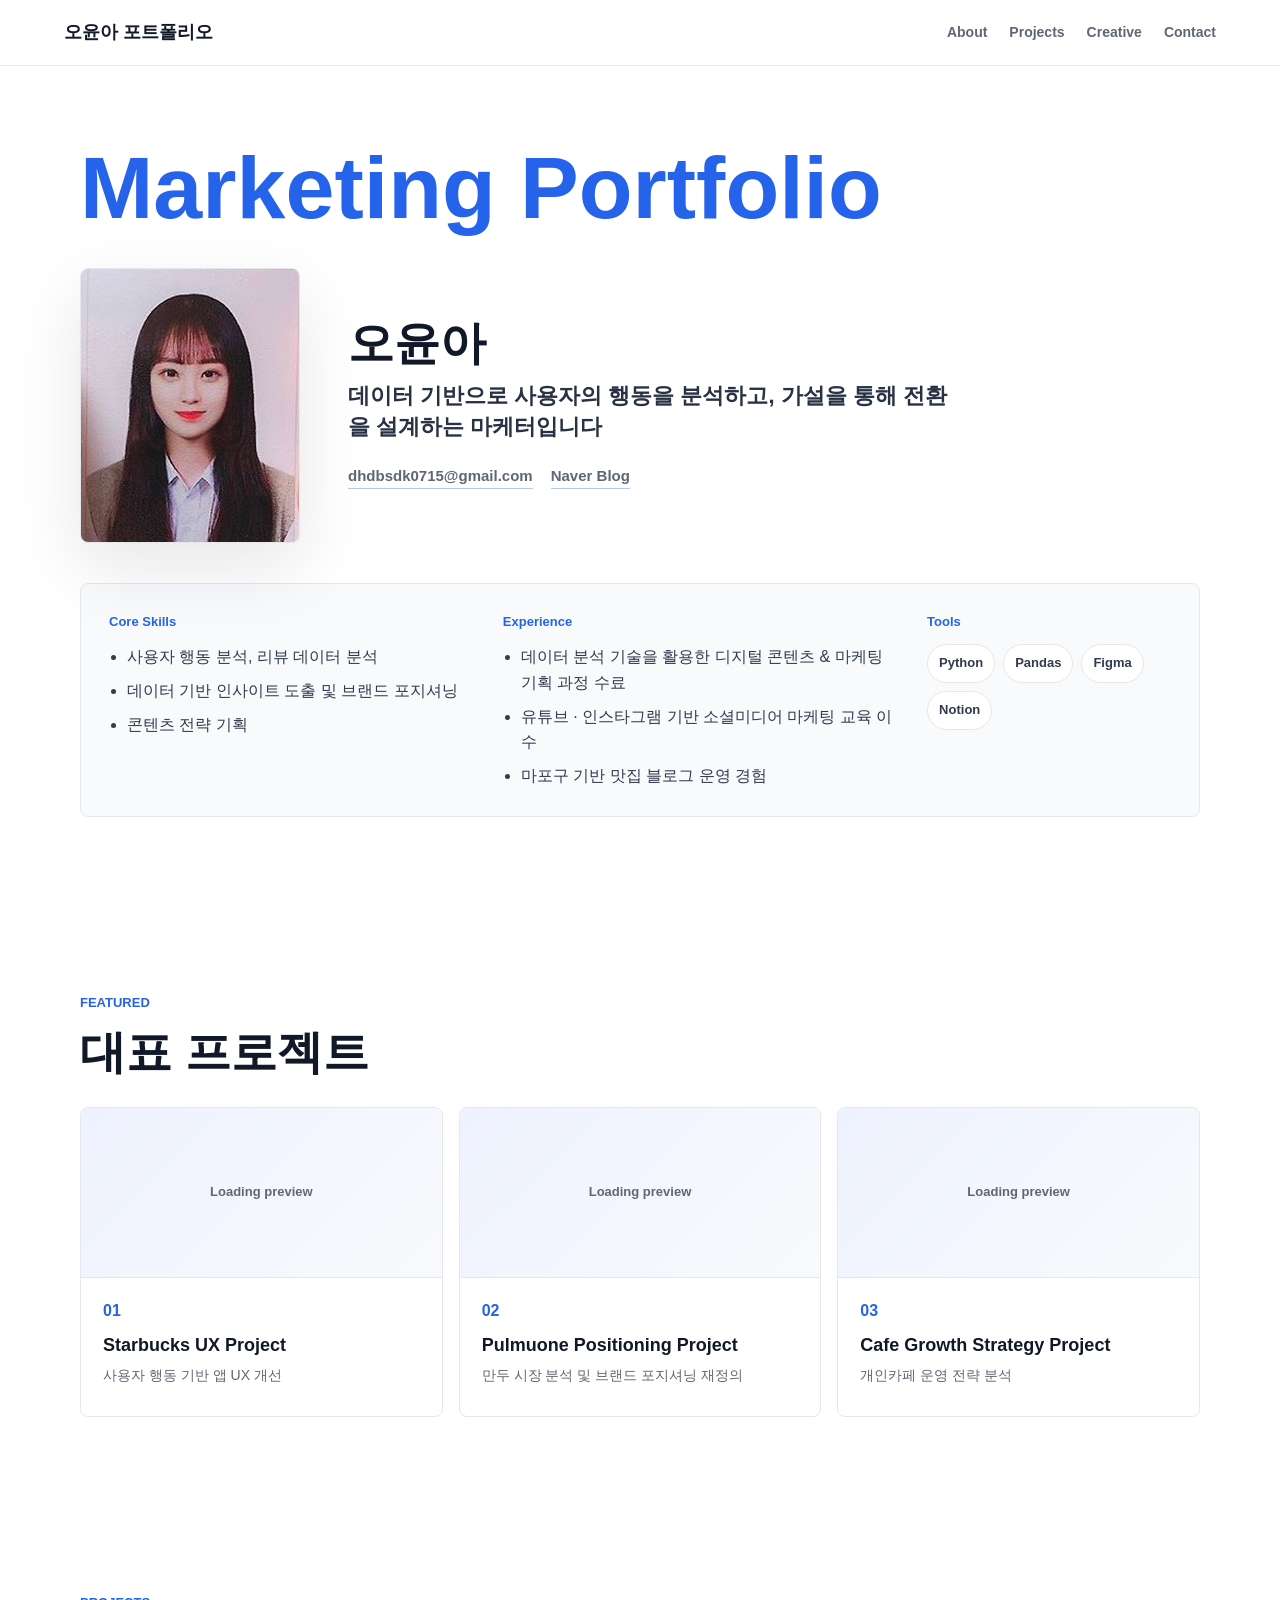
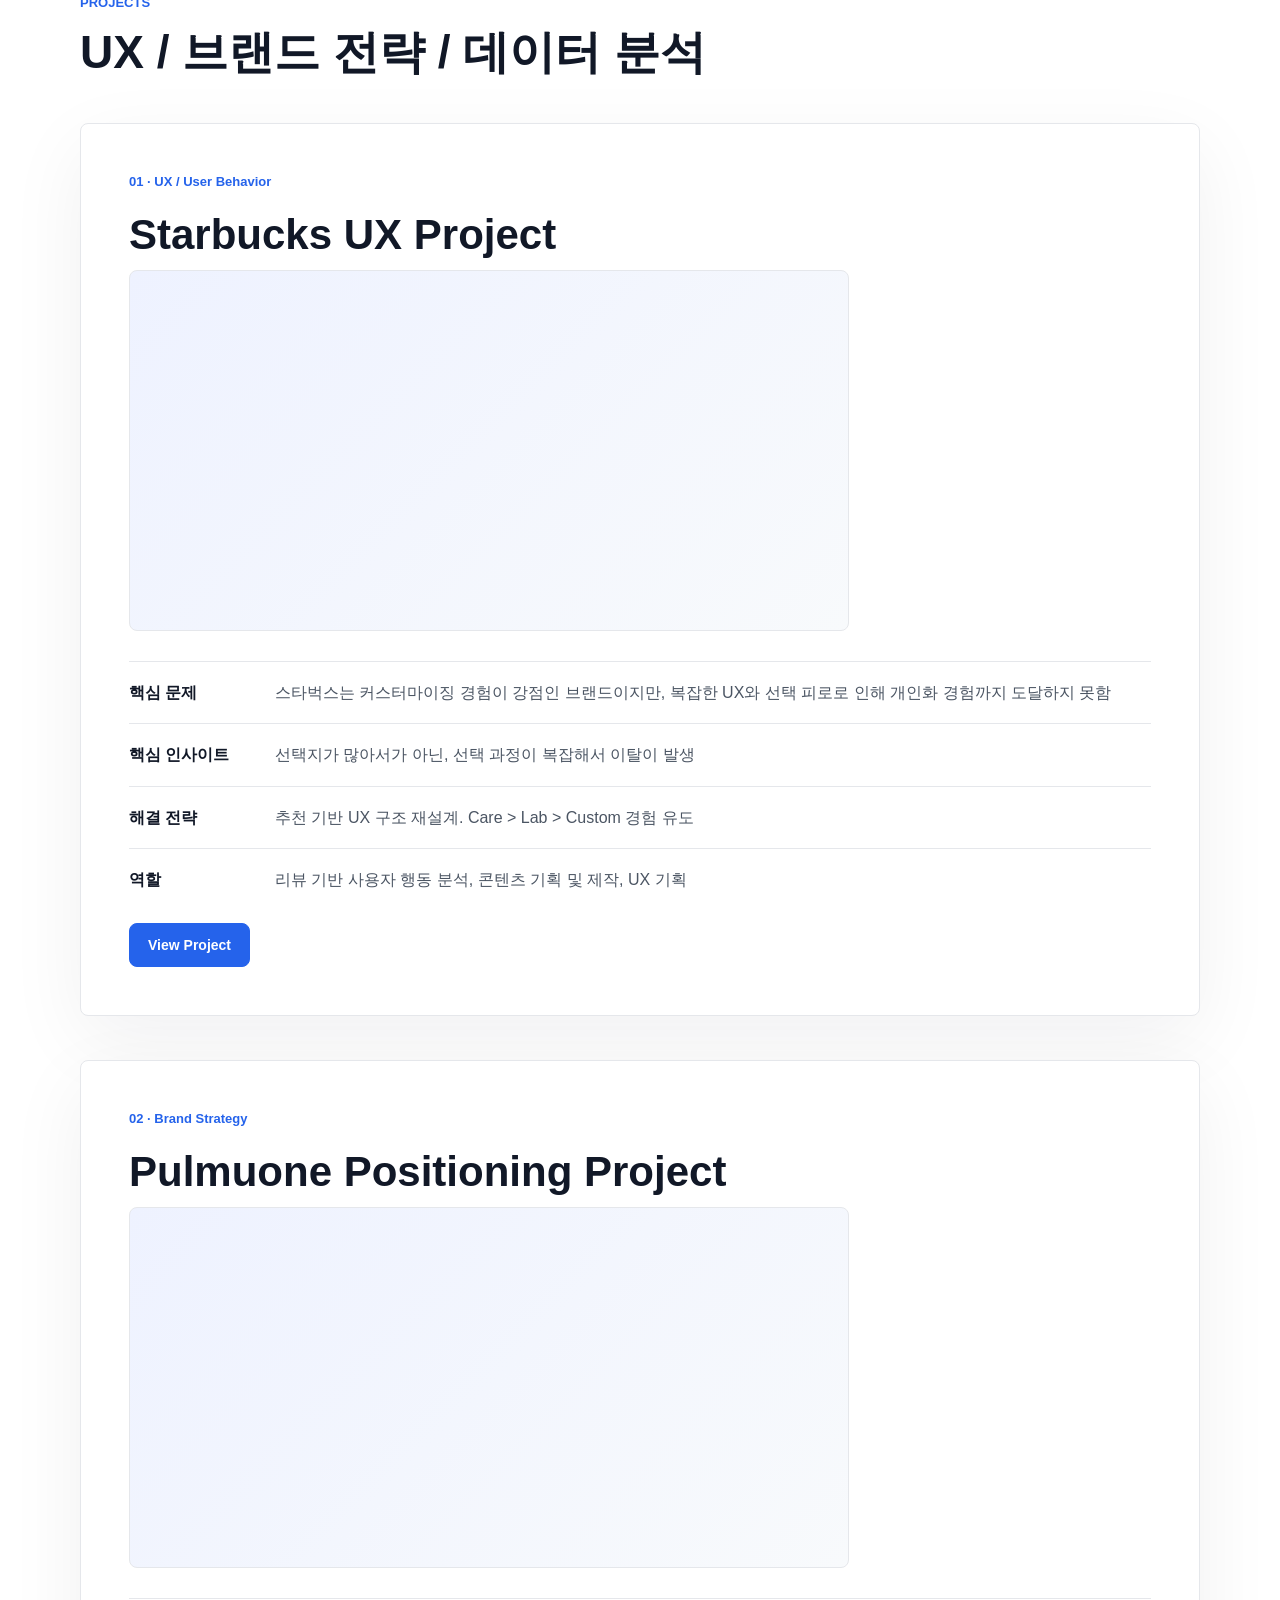
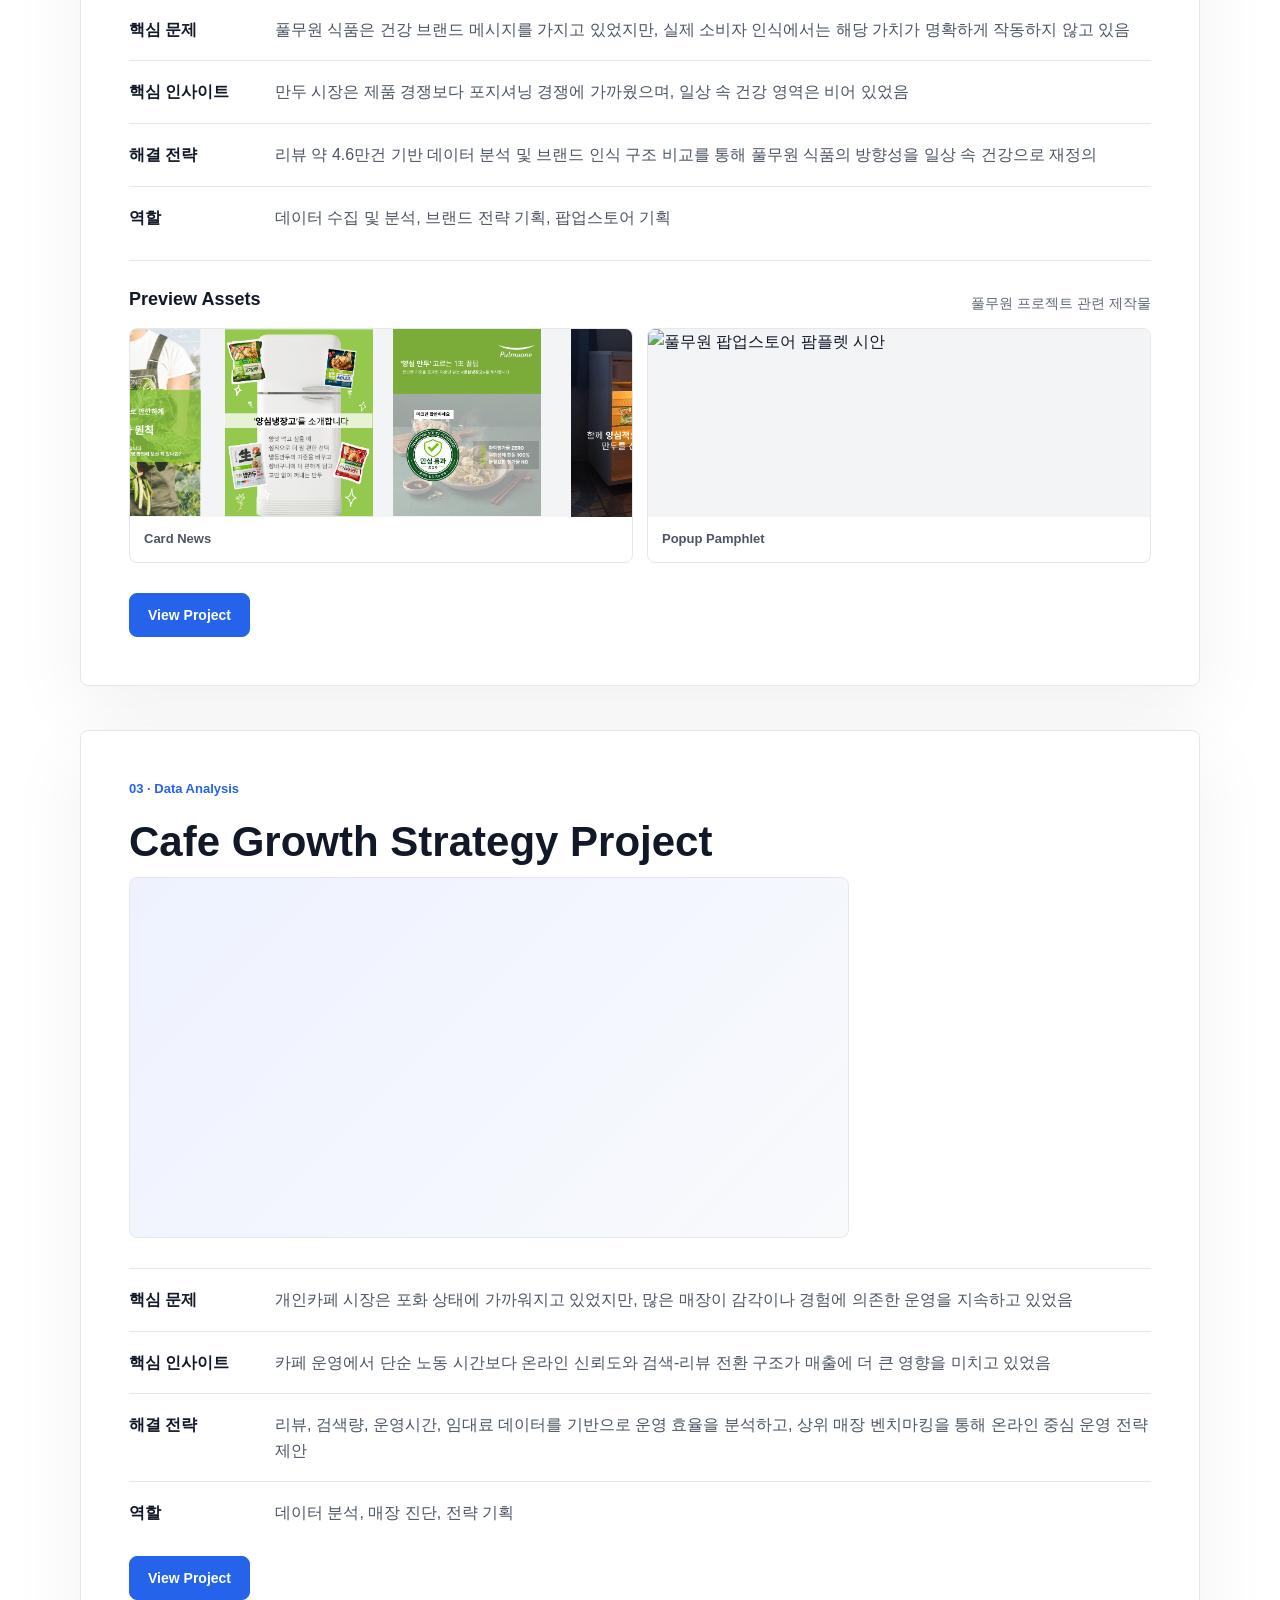
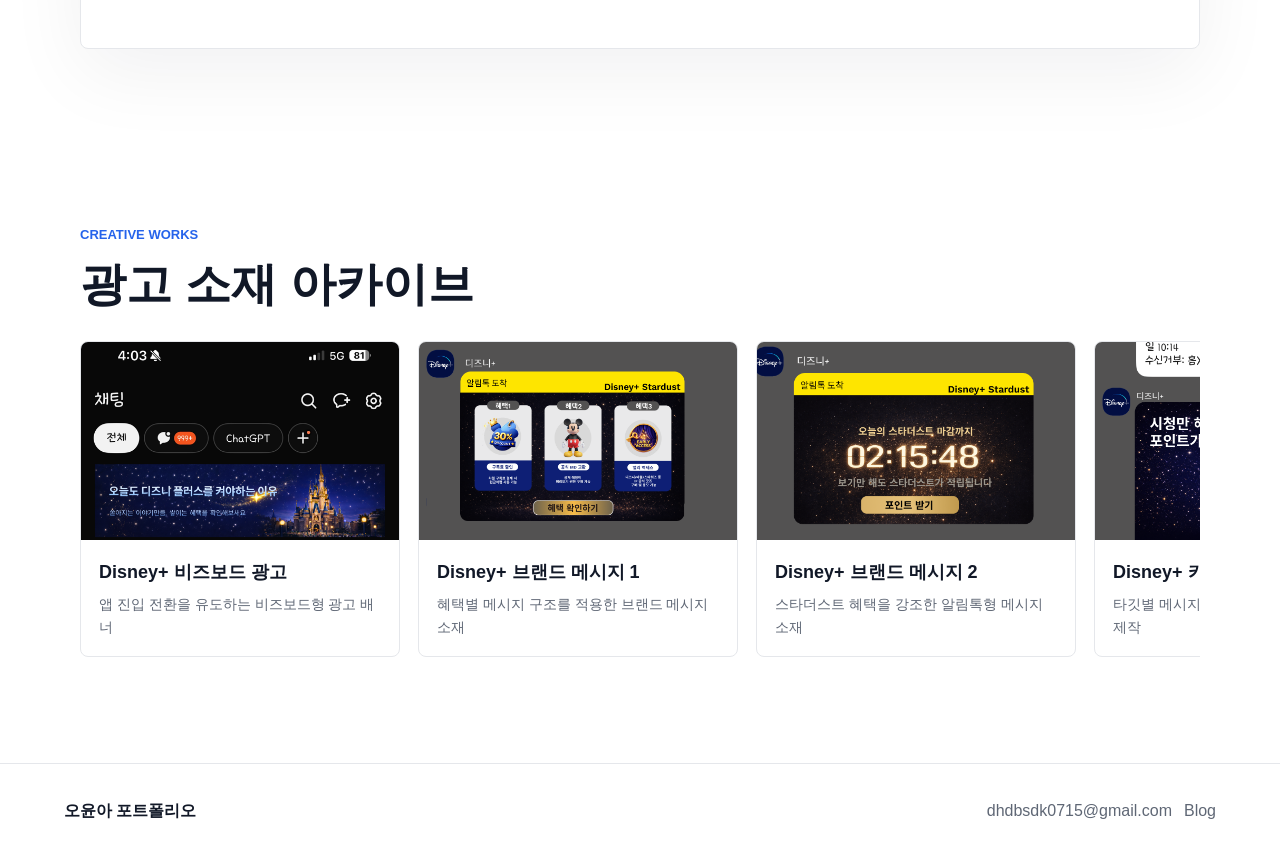
==== index.html @ ec6b7496 "Add files via upload" ====
﻿<!doctype html>
<html lang="ko">
<head>
  <meta charset="utf-8">
  <meta name="viewport" content="width=device-width, initial-scale=1">
  <title>오윤아 포트폴리오</title>
  <meta name="description" content="데이터와 사용자 행동을 기반으로 브랜드 문제를 발견하고 실행 가능한 전략으로 연결하는 오윤아의 포트폴리오입니다.">
  <link rel="preconnect" href="https://fonts.googleapis.com">
  <link rel="preconnect" href="https://fonts.gstatic.com" crossorigin>
  <link href="https://fonts.googleapis.com/css2?family=Pretendard:wght@400;500;600;700;800&display=swap" rel="stylesheet">
  <link rel="stylesheet" href="styles.css">
</head>
<body>
  <header class="site-header">
    <a class="brand" href="#top" aria-label="오윤아 포트폴리오 홈">오윤아 포트폴리오</a>
    <nav class="nav" aria-label="주요 메뉴">
      <a href="#about">About</a>
      <a href="#projects">Projects</a>
      <a href="#creative">Creative</a>
      <a href="mailto:dhdbsdk0715@gmail.com">Contact</a>
    </nav>
  </header>

  <main id="top">
    <section id="about" class="hero section">
      <p class="portfolio-title">Marketing Portfolio</p>
      <div class="intro-layout">
        <figure class="profile-photo">
          <img src="assets/profile-yuna-hq.png" alt="오윤아 프로필 사진">
        </figure>
        <div class="hero-copy">
          <h1>오윤아</h1>
          <p class="hero-text">데이터 기반으로 사용자의 행동을 분석하고, 가설을 통해 전환을 설계하는 마케터입니다</p>
          <div class="contact-links" aria-label="연락처 링크">
            <a href="mailto:dhdbsdk0715@gmail.com">dhdbsdk0715@gmail.com</a>
            <a href="https://blog.naver.com/honeytaste_" target="_blank" rel="noopener noreferrer">Naver Blog</a>
          </div>
        </div>
      </div>
      <div class="profile-panel" aria-label="핵심 정보">
        <div>
          <span class="panel-label">Core Skills</span>
          <ul class="skill-list">
            <li>사용자 행동 분석, 리뷰 데이터 분석</li>
            <li>데이터 기반 인사이트 도출 및 브랜드 포지셔닝</li>
            <li>콘텐츠 전략 기획</li>
          </ul>
        </div>
        <div>
          <span class="panel-label">Experience</span>
          <ul class="plain-list">
            <li>데이터 분석 기술을 활용한 디지털 콘텐츠 & 마케팅 기획 과정 수료</li>
            <li>유튜브 · 인스타그램 기반 소셜미디어 마케팅 교육 이수</li>
            <li>마포구 기반 맛집 블로그 운영 경험</li>
          </ul>
        </div>
        <div>
          <span class="panel-label">Tools</span>
          <div class="tool-tags" aria-label="사용 도구">
            <span>Python</span>
            <span>Pandas</span>
            <span>Figma</span>
            <span>Notion</span>
          </div>
        </div>
      </div>
    </section>

    <section class="section featured" aria-labelledby="featured-title">
      <div class="section-heading">
        <p class="eyebrow">Featured</p>
        <h2 id="featured-title">대표 프로젝트</h2>
      </div>
      <div class="featured-grid">
        <a class="featured-card" href="#starbucks">
          <div class="cover-frame">
            <canvas class="pdf-cover" data-pdf="assets/project-covers/starbucks-cover.pdf" aria-label="Starbucks UX Project 표지"></canvas>
          </div>
          <span>01</span>
          <strong>Starbucks UX Project</strong>
          <p>사용자 행동 기반 앱 UX 개선</p>
        </a>
        <a class="featured-card" href="#pulmuone">
          <div class="cover-frame">
            <canvas class="pdf-cover" data-pdf="assets/project-covers/pulmuone-cover.pdf" aria-label="Pulmuone Positioning Project 표지"></canvas>
          </div>
          <span>02</span>
          <strong>Pulmuone Positioning Project</strong>
          <p>만두 시장 분석 및 브랜드 포지셔닝 재정의</p>
        </a>
        <a class="featured-card" href="#cafe">
          <div class="cover-frame">
            <canvas class="pdf-cover" data-pdf="assets/project-covers/cafe-cover.pdf" aria-label="Cafe Growth Strategy Project 표지"></canvas>
          </div>
          <span>03</span>
          <strong>Cafe Growth Strategy Project</strong>
          <p>개인카페 운영 전략 분석</p>
        </a>
      </div>
    </section>

    <section id="projects" class="section projects" aria-labelledby="projects-title">
      <div class="section-heading sticky-heading">
        <p class="eyebrow">Projects</p>
        <h2 id="projects-title">UX / 브랜드 전략 / 데이터 분석</h2>
      </div>

      <article id="starbucks" class="project-card">
        <div class="project-meta">01 · UX / User Behavior</div>
        <h3>Starbucks UX Project</h3>
        
        <div class="project-cover-detail">
          <canvas class="pdf-cover" data-pdf="assets/project-covers/starbucks-cover.pdf" aria-label="Starbucks UX Project 표지"></canvas>
        </div>
        <dl class="project-points">
          <div>
            <dt>핵심 문제</dt>
            <dd>스타벅스는 커스터마이징 경험이 강점인 브랜드이지만, 복잡한 UX와 선택 피로로 인해 개인화 경험까지 도달하지 못함</dd>
          </div>
          <div>
            <dt>핵심 인사이트</dt>
            <dd>선택지가 많아서가 아닌, 선택 과정이 복잡해서 이탈이 발생</dd>
          </div>
          <div>
            <dt>해결 전략</dt>
            <dd>추천 기반 UX 구조 재설계. Care &gt; Lab &gt; Custom 경험 유도</dd>
          </div>
          <div>
            <dt>역할</dt>
            <dd>리뷰 기반 사용자 행동 분석, 콘텐츠 기획 및 제작, UX 기획</dd>
          </div>
        </dl>
        <a class="button primary" href="https://drive.google.com/file/d/19u0tY9VtTFAeeKsXbP2MMnyDchPRDIyp/view?usp=drive_link" target="_blank" rel="noopener noreferrer">View Project</a>
      </article>

      <article id="pulmuone" class="project-card">
        <div class="project-meta">02 · Brand Strategy</div>
        <h3>Pulmuone Positioning Project</h3>
        
        <div class="project-cover-detail">
          <canvas class="pdf-cover" data-pdf="assets/project-covers/pulmuone-cover.pdf" aria-label="Pulmuone Positioning Project 표지"></canvas>
        </div>
        <dl class="project-points">
          <div>
            <dt>핵심 문제</dt>
            <dd>풀무원 식품은 건강 브랜드 메시지를 가지고 있었지만, 실제 소비자 인식에서는 해당 가치가 명확하게 작동하지 않고 있음</dd>
          </div>
          <div>
            <dt>핵심 인사이트</dt>
            <dd>만두 시장은 제품 경쟁보다 포지셔닝 경쟁에 가까웠으며, 일상 속 건강 영역은 비어 있었음</dd>
          </div>
          <div>
            <dt>해결 전략</dt>
            <dd>리뷰 약 4.6만건 기반 데이터 분석 및 브랜드 인식 구조 비교를 통해 풀무원 식품의 방향성을 일상 속 건강으로 재정의</dd>
          </div>
          <div>
            <dt>역할</dt>
            <dd>데이터 수집 및 분석, 브랜드 전략 기획, 팝업스토어 기획</dd>
          </div>
        </dl>
        <div class="preview-assets" aria-labelledby="preview-assets-title">
          <div class="mini-heading">
            <span id="preview-assets-title">Preview Assets</span>
            <p>풀무원 프로젝트 관련 제작물</p>
          </div>
          <div class="asset-strip two-up">
            <figure>
              <img src="assets/pulmuone-project/풀무원_카드뉴스.png" alt="풀무원 양심 냉장고 카드뉴스 시안">
              <figcaption>Card News</figcaption>
            </figure>
            <figure>
              <img src="assets/pulmuone-project/풀무원_팝업 팜플렛.png" alt="풀무원 팝업스토어 팜플렛 시안">
              <figcaption>Popup Pamphlet</figcaption>
            </figure>
          </div>
        </div>
        <a class="button primary" href="https://drive.google.com/file/d/1uL9KkTVabZ9hsWb6e6uWgauXHGq63w9C/view?usp=drive_link" target="_blank" rel="noopener noreferrer">View Project</a>
      </article>

      <article id="cafe" class="project-card">
        <div class="project-meta">03 · Data Analysis</div>
        <h3>Cafe Growth Strategy Project</h3>
        
        <div class="project-cover-detail">
          <canvas class="pdf-cover" data-pdf="assets/project-covers/cafe-cover.pdf" aria-label="Cafe Growth Strategy Project 표지"></canvas>
        </div>
        <dl class="project-points">
          <div>
            <dt>핵심 문제</dt>
            <dd>개인카페 시장은 포화 상태에 가까워지고 있었지만, 많은 매장이 감각이나 경험에 의존한 운영을 지속하고 있었음</dd>
          </div>
          <div>
            <dt>핵심 인사이트</dt>
            <dd>카페 운영에서 단순 노동 시간보다 온라인 신뢰도와 검색-리뷰 전환 구조가 매출에 더 큰 영향을 미치고 있었음</dd>
          </div>
          <div>
            <dt>해결 전략</dt>
            <dd>리뷰, 검색량, 운영시간, 임대료 데이터를 기반으로 운영 효율을 분석하고, 상위 매장 벤치마킹을 통해 온라인 중심 운영 전략 제안</dd>
          </div>
          <div>
            <dt>역할</dt>
            <dd>데이터 분석, 매장 진단, 전략 기획</dd>
          </div>
        </dl>
        <a class="button primary" href="https://drive.google.com/file/d/1K3-CL1eKPocroK43PJHjOOR3r5q_eavK/view?usp=drive_link" target="_blank" rel="noopener noreferrer">View Project</a>
      </article>
    </section>

    <section id="creative" class="section creative" aria-labelledby="creative-title">
      <div class="section-heading">
        <p class="eyebrow">Creative Works</p>
        <h2 id="creative-title">광고 소재 아카이브</h2>
      </div>
      <div class="creative-slider" aria-label="광고 소재 가로 슬라이드">
        <article class="creative-card">
          <img src="assets/creative-works/비즈보드 광고.png" alt="Disney+ 비즈보드 광고 배너">
          <div>
            <h3>Disney+ 비즈보드 광고</h3>
            <p>앱 진입 전환을 유도하는 비즈보드형 광고 배너</p>
          </div>
        </article>
        <article class="creative-card">
          <img src="assets/creative-works/브랜드 메시지2.png" alt="Disney+ 브랜드 메시지 1 소재">
          <div>
            <h3>Disney+ 브랜드 메시지 1</h3>
            <p>혜택별 메시지 구조를 적용한 브랜드 메시지 소재</p>
          </div>
        </article>
        <article class="creative-card">
          <img src="assets/creative-works/브랜드 메시지.png" alt="Disney+ 브랜드 메시지 2 소재">
          <div>
            <h3>Disney+ 브랜드 메시지 2</h3>
            <p>스타더스트 혜택을 강조한 알림톡형 메시지 소재</p>
          </div>
        </article>
        <article class="creative-card">
          <img src="assets/creative-works/채널 메시지.png" alt="Disney+ 카카오톡 채널 메시지 광고 소재">
          <div>
            <h3>Disney+ 카카오톡 채널 메시지</h3>
            <p>타깃별 메시지 기반 카카오톡 채널 광고 소재 제작</p>
          </div>
        </article>
      </div>
    </section>
  </main>

  <footer class="footer">
    <p>오윤아 포트폴리오</p>
    <div>
      <a href="mailto:dhdbsdk0715@gmail.com">dhdbsdk0715@gmail.com</a>
      <a href="https://blog.naver.com/honeytaste_" target="_blank" rel="noopener noreferrer">Blog</a>
    </div>
  </footer>

  <script type="module">
    import * as pdfjsLib from './vendor/pdfjs/pdf.mjs';

    pdfjsLib.GlobalWorkerOptions.workerSrc = './vendor/pdfjs/pdf.worker.mjs';

    async function renderPdfCover(canvas) {
      const pdfPath = canvas.dataset.pdf;
      const frame = canvas.closest('.cover-frame, .project-cover-detail');
      const pdf = await pdfjsLib.getDocument(pdfPath).promise;
      const page = await pdf.getPage(1);
      const initialViewport = page.getViewport({ scale: 1 });
      const pixelRatio = Math.min(window.devicePixelRatio || 1, 2);
      const targetWidth = frame.clientWidth * pixelRatio;
      const viewport = page.getViewport({ scale: targetWidth / initialViewport.width });
      canvas.width = Math.ceil(viewport.width);
      canvas.height = Math.ceil(viewport.height);
      canvas.style.width = '100%';
      canvas.style.height = `${canvas.height / pixelRatio}px`;
      await page.render({ canvasContext: canvas.getContext('2d'), viewport }).promise;
      frame.classList.add('is-loaded');
    }

    Promise.all([...document.querySelectorAll('.pdf-cover')].map(renderPdfCover))
      .then(() => {
      })
      .catch((error) => {
        document.querySelectorAll('.cover-frame').forEach((frame) => frame.classList.add('is-fallback'));
      });
  </script>
</body>
</html>
---- styles.css ----
﻿:root {
  --blue: #2563eb;
  --blue-dark: #1d4ed8;
  --ink: #111827;
  --muted: #5f6775;
  --line: #e5e7eb;
  --soft: #f8fafc;
  --white: #ffffff;
}

* { box-sizing: border-box; }

html { scroll-behavior: smooth; }

body {
  margin: 0;
  font-family: Pretendard, -apple-system, BlinkMacSystemFont, "Segoe UI", sans-serif;
  color: var(--ink);
  background: var(--white);
  line-height: 1.6;
}

img, canvas {
  display: block;
  max-width: 100%;
}

a {
  color: inherit;
  text-decoration: none;
}

.site-header {
  position: sticky;
  top: 0;
  z-index: 10;
  display: flex;
  align-items: center;
  justify-content: space-between;
  gap: 24px;
  padding: 18px clamp(20px, 5vw, 64px);
  border-bottom: 1px solid rgba(229, 231, 235, 0.86);
  background: rgba(255, 255, 255, 0.92);
  backdrop-filter: blur(16px);
}

.brand {
  font-weight: 800;
  font-size: 18px;
}

.nav {
  display: flex;
  align-items: center;
  gap: 22px;
  color: var(--muted);
  font-size: 14px;
  font-weight: 600;
}

.nav a:hover { color: var(--blue); }

.section {
  width: min(1120px, calc(100% - 40px));
  margin: 0 auto;
  padding: 88px 0;
}

.hero {
  min-height: calc(100vh - 68px);
  padding-top: 76px;
}

.portfolio-title {
  margin: 0 0 34px;
  color: var(--blue);
  font-size: clamp(44px, 7.2vw, 88px);
  font-weight: 800;
  line-height: 1.05;
}

.intro-layout {
  display: grid;
  grid-template-columns: minmax(150px, 220px) minmax(0, 1fr);
  align-items: center;
  gap: clamp(24px, 4vw, 48px);
  margin-bottom: 40px;
}

.profile-photo {
  margin: 0;
  overflow: hidden;
  border: 1px solid var(--line);
  border-radius: 8px;
  background: var(--soft);
  box-shadow: 0 24px 70px rgba(15, 23, 42, 0.1);
}

.profile-photo img {
  width: 100%;
  aspect-ratio: 4 / 5;
  object-fit: cover;
  image-rendering: auto;
}

.eyebrow {
  margin: 0 0 12px;
  color: var(--blue);
  font-size: 13px;
  font-weight: 800;
  text-transform: uppercase;
}

h1, h2, h3, p { margin-top: 0; }

h1 {
  margin-bottom: 14px;
  font-size: clamp(34px, 4vw, 46px);
  line-height: 0.95;
  letter-spacing: 0;
}

.hero-text {
  max-width: 620px;
  margin-bottom: 22px;
  color: #283244;
  font-size: clamp(17px, 1.8vw, 22px);
  font-weight: 700;
  line-height: 1.42;
}

.contact-links {
  display: flex;
  flex-wrap: wrap;
  gap: 10px 18px;
  color: var(--muted);
  font-size: 15px;
  font-weight: 700;
}

.contact-links a {
  border-bottom: 1px solid rgba(37, 99, 235, 0.35);
}

.contact-links a:hover { color: var(--blue); }

.button {
  display: inline-flex;
  align-items: center;
  justify-content: center;
  min-height: 44px;
  padding: 0 18px;
  border: 1px solid var(--line);
  border-radius: 8px;
  font-weight: 800;
  font-size: 14px;
}

.button.primary {
  border-color: var(--blue);
  color: #fff;
  background: var(--blue);
}

.button.primary:hover { background: var(--blue-dark); }

.profile-panel {
  display: grid;
  grid-template-columns: 1.2fr 1.3fr 0.8fr;
  gap: 28px;
  padding: 28px;
  border: 1px solid var(--line);
  border-radius: 8px;
  background: var(--soft);
}

.panel-label {
  display: block;
  margin-bottom: 12px;
  color: var(--blue);
  font-size: 13px;
  font-weight: 800;
}

.skill-list,
.plain-list {
  margin: 0;
  padding-left: 18px;
  color: #313b4d;
}

.skill-list li + li,
.plain-list li + li { margin-top: 8px; }

.tool-tags {
  display: flex;
  flex-wrap: wrap;
  gap: 8px;
}

.tool-tags span {
  padding: 8px 11px;
  border: 1px solid var(--line);
  border-radius: 999px;
  background: var(--white);
  color: #313b4d;
  font-size: 13px;
  font-weight: 700;
}

.section-heading { margin-bottom: 28px; }

.section-heading h2 {
  margin-bottom: 0;
  font-size: clamp(28px, 4vw, 46px);
  line-height: 1.15;
}

.featured-grid {
  display: grid;
  grid-template-columns: repeat(3, 1fr);
  gap: 16px;
}

.featured-card {
  min-height: 310px;
  overflow: hidden;
  border: 1px solid var(--line);
  border-radius: 8px;
  background: var(--white);
}

.featured-card:hover {
  border-color: rgba(37, 99, 235, 0.5);
  box-shadow: 0 18px 44px rgba(15, 23, 42, 0.08);
}

.cover-frame {
  position: relative;
  height: 170px;
  overflow: hidden;
  border-bottom: 1px solid var(--line);
  background: linear-gradient(135deg, #eef2ff, #f8fafc);
}

.cover-frame::before {
  content: "Loading preview";
  position: absolute;
  inset: 0;
  display: grid;
  place-items: center;
  color: var(--muted);
  font-size: 13px;
  font-weight: 800;
}

.cover-frame.is-loaded::before { display: none; }

.pdf-cover {
  position: relative;
  z-index: 1;
  width: 100%;
}

.featured-card span,
.featured-card strong,
.featured-card p {
  display: block;
  margin-left: 22px;
  margin-right: 22px;
}

.featured-card span {
  margin-top: 20px;
  margin-bottom: 10px;
  color: var(--blue);
  font-weight: 800;
}

.featured-card strong {
  margin-bottom: 8px;
  font-size: 18px;
  line-height: 1.25;
}

.featured-card p {
  margin-bottom: 22px;
  color: var(--muted);
  font-size: 14px;
}

.projects {
  display: grid;
  gap: 44px;
}

.sticky-heading { margin-bottom: 0; }

.project-card {
  padding: clamp(26px, 5vw, 48px);
  border: 1px solid var(--line);
  border-radius: 8px;
  background: var(--white);
  box-shadow: 0 24px 80px rgba(15, 23, 42, 0.06);
}

.project-meta {
  margin-bottom: 18px;
  color: var(--blue);
  font-size: 13px;
  font-weight: 800;
}

.project-card h3 {
  margin-bottom: 12px;
  font-size: clamp(28px, 4vw, 42px);
  line-height: 1.12;
}

.project-summary {
  margin-bottom: 30px;
  color: #374151;
  font-size: 19px;
  font-weight: 700;
}


.project-cover-detail {
  width: min(720px, 100%);
  margin: 0 0 30px;
  overflow: hidden;
  border: 1px solid var(--line);
  border-radius: 8px;
  background: linear-gradient(135deg, #eef2ff, #f8fafc);
}

.project-cover-detail .pdf-cover {
  width: 100%;
}
.project-points {
  display: grid;
  gap: 18px;
  margin: 0 0 30px;
}

.project-points div {
  display: grid;
  grid-template-columns: 128px minmax(0, 1fr);
  gap: 18px;
  padding-top: 18px;
  border-top: 1px solid var(--line);
}

.project-points dt {
  color: var(--ink);
  font-weight: 800;
}

.project-points dd {
  margin: 0;
  color: #4b5563;
}

.preview-assets {
  margin: 30px 0;
  padding-top: 24px;
  border-top: 1px solid var(--line);
}

.mini-heading {
  display: flex;
  align-items: end;
  justify-content: space-between;
  gap: 16px;
  margin-bottom: 14px;
}

.mini-heading span {
  font-size: 18px;
  font-weight: 800;
}

.mini-heading p {
  margin: 0;
  color: var(--muted);
  font-size: 14px;
}

.asset-strip {
  display: grid;
  gap: 14px;
}

.asset-strip.two-up { grid-template-columns: repeat(2, 1fr); }

.asset-strip figure,
.creative-card {
  margin: 0;
  overflow: hidden;
  border: 1px solid var(--line);
  border-radius: 8px;
  background: #fff;
}

.asset-strip img {
  width: 100%;
  aspect-ratio: 16 / 6;
  object-fit: cover;
  background: #f3f4f6;
}

.asset-strip figcaption {
  padding: 12px 14px;
  color: #4b5563;
  font-size: 13px;
  font-weight: 800;
}

.creative-slider {
  display: grid;
  grid-auto-flow: column;
  grid-auto-columns: minmax(320px, 46%);
  gap: 18px;
  overflow-x: auto;
  overscroll-behavior-inline: contain;
  scroll-snap-type: inline mandatory;
  padding: 2px 0 18px;
}

.creative-slider::-webkit-scrollbar { height: 10px; }

.creative-slider::-webkit-scrollbar-track {
  border-radius: 999px;
  background: #eef2f7;
}

.creative-slider::-webkit-scrollbar-thumb {
  border-radius: 999px;
  background: #c6cfdd;
}

.creative-card {
  scroll-snap-align: start;
}

.creative-card img {
  width: 100%;
  aspect-ratio: 16 / 10;
  object-fit: cover;
  background: #f3f4f6;
}

.creative-card div { padding: 18px; }

.creative-card h3 {
  margin-bottom: 6px;
  font-size: 18px;
}

.creative-card p {
  margin-bottom: 0;
  color: var(--muted);
  font-size: 14px;
}

.footer {
  display: flex;
  justify-content: space-between;
  gap: 20px;
  padding: 34px clamp(20px, 5vw, 64px);
  border-top: 1px solid var(--line);
  color: var(--muted);
}

.footer p {
  margin: 0;
  color: var(--ink);
  font-weight: 800;
}

.footer div {
  display: flex;
  flex-wrap: wrap;
  gap: 12px;
}

.footer a:hover { color: var(--blue); }

@media (max-width: 960px) {
  .profile-panel,
  .featured-grid {
    grid-template-columns: 1fr;
  }

  .featured-card {
    min-height: 0;
  }

  .cover-frame {
    height: 230px;
  }
}

@media (max-width: 860px) {
  .site-header {
    align-items: flex-start;
    flex-direction: column;
    gap: 12px;
  }

  .nav {
    width: 100%;
    justify-content: space-between;
    gap: 10px;
    font-size: 13px;
  }

  .hero {
    min-height: auto;
    padding-top: 56px;
  }

  .intro-layout,
  .asset-strip.two-up {
    grid-template-columns: 1fr;
  }

  .profile-photo {
    width: min(220px, 100%);
  }

  .project-points div {
    grid-template-columns: 1fr;
    gap: 6px;
  }

  .footer,
  .mini-heading {
    align-items: flex-start;
    flex-direction: column;
  }

  .creative-slider {
    grid-auto-columns: minmax(280px, 84%);
  }
}

@media (max-width: 520px) {
  .section {
    width: min(100% - 28px, 1120px);
    padding: 62px 0;
  }

  .profile-panel,
  .project-card {
    padding: 22px;
  }

  .nav a { white-space: nowrap; }

  .portfolio-title {
    font-size: 46px;
  }

  .hero-text,
  .project-summary {
    font-size: 18px;
  }

  .cover-frame {
    height: 190px;
  }
}
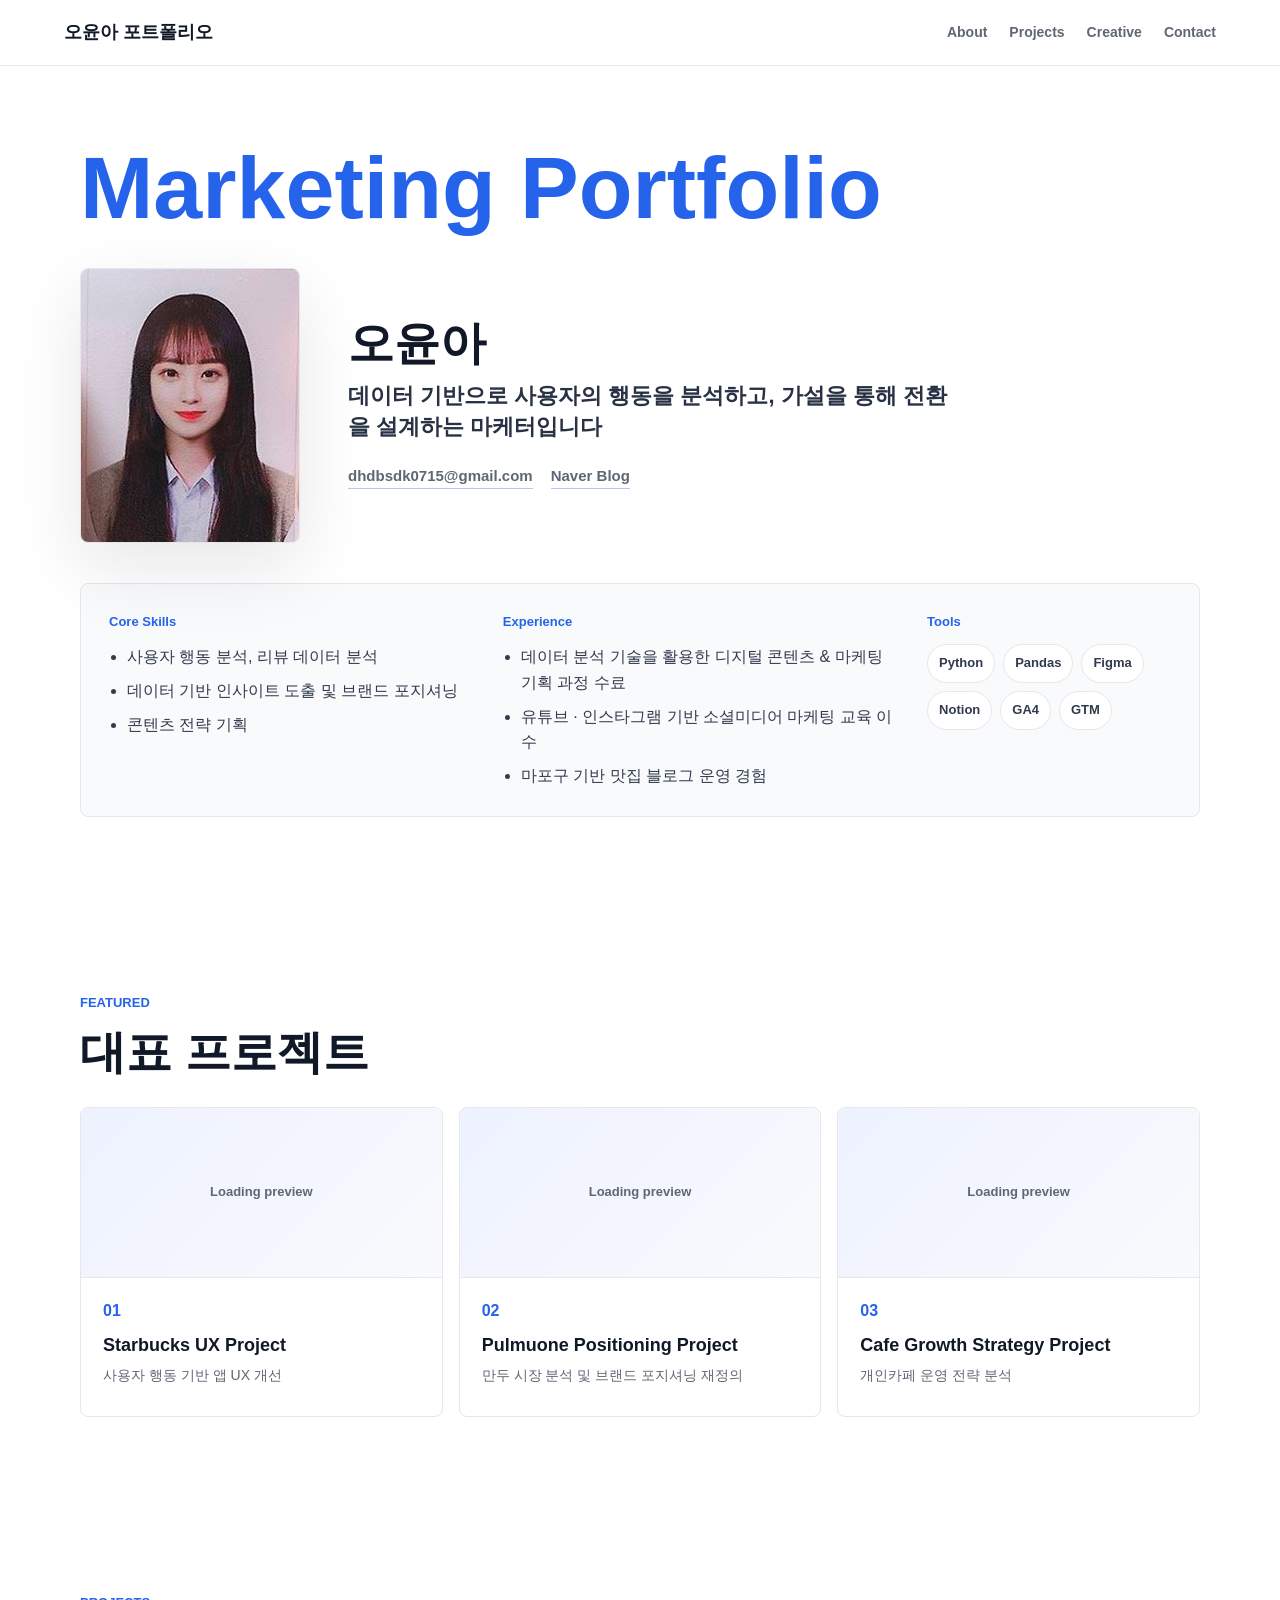
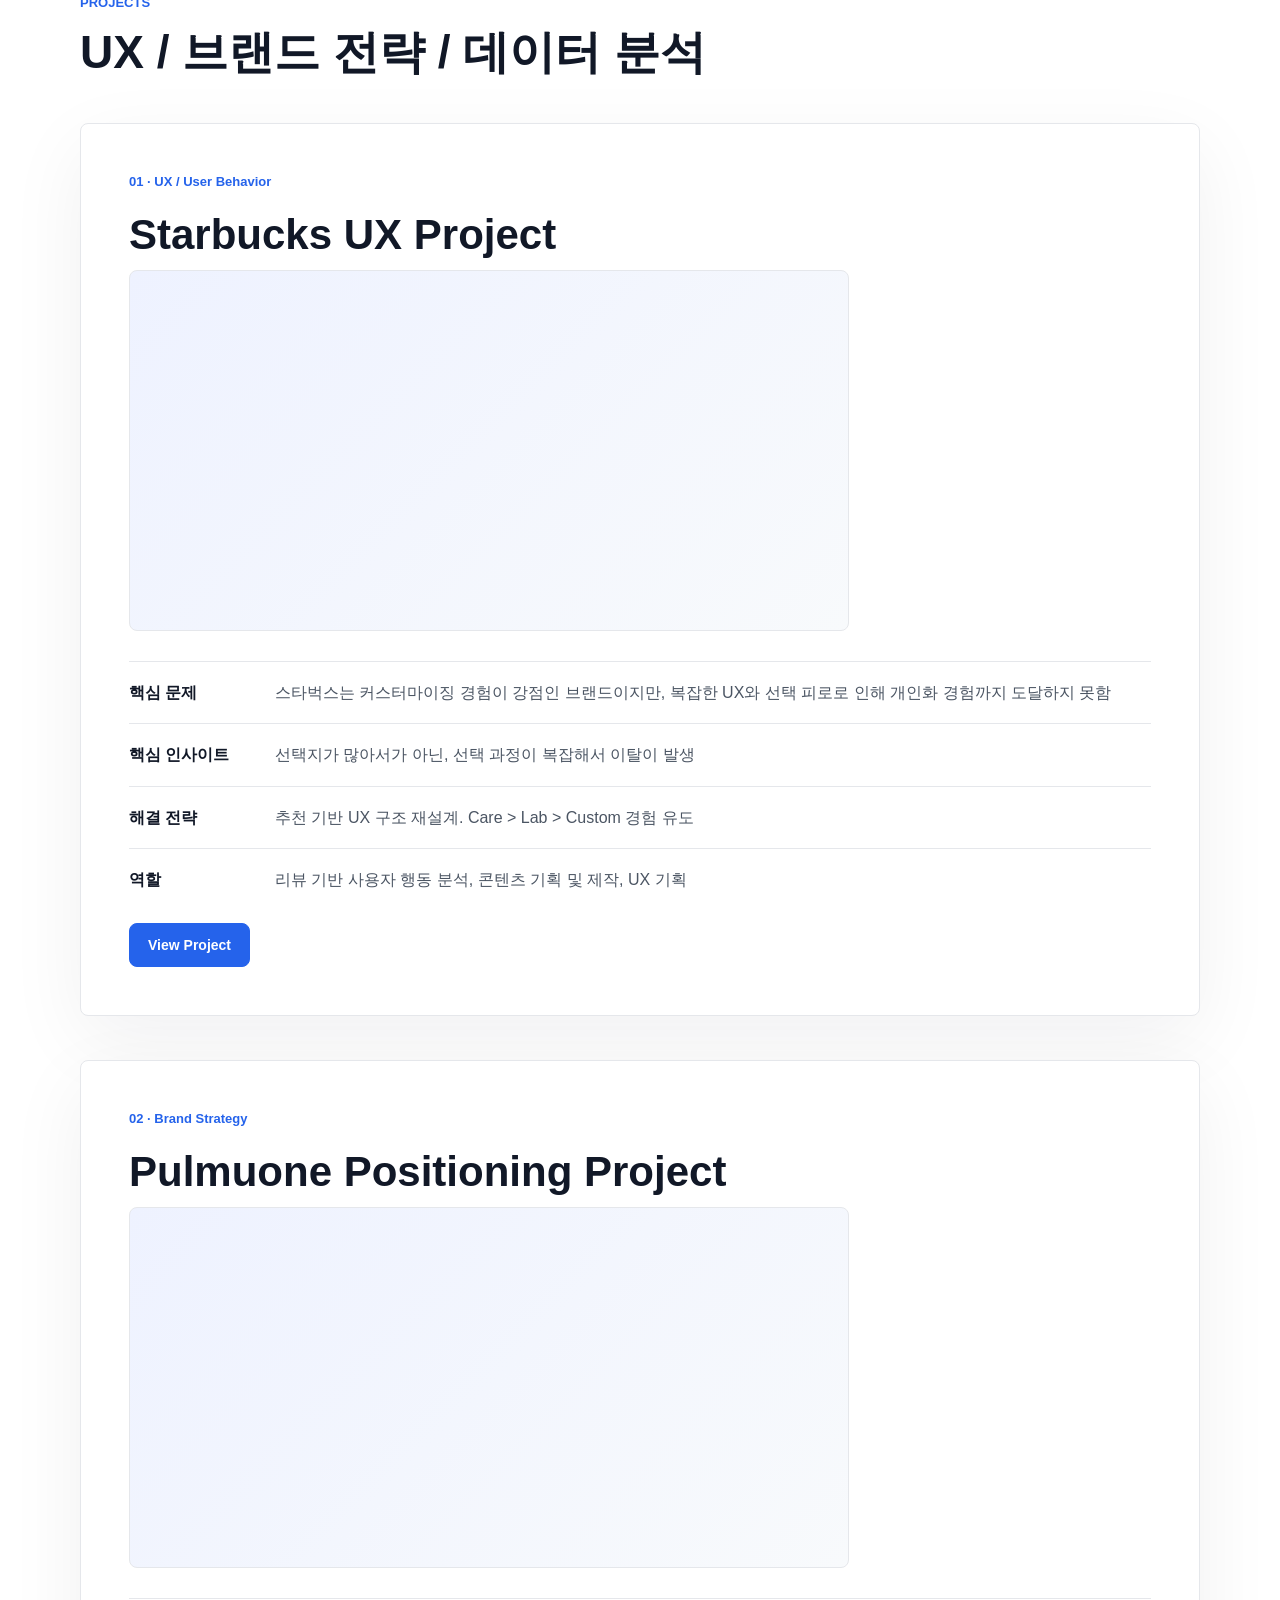
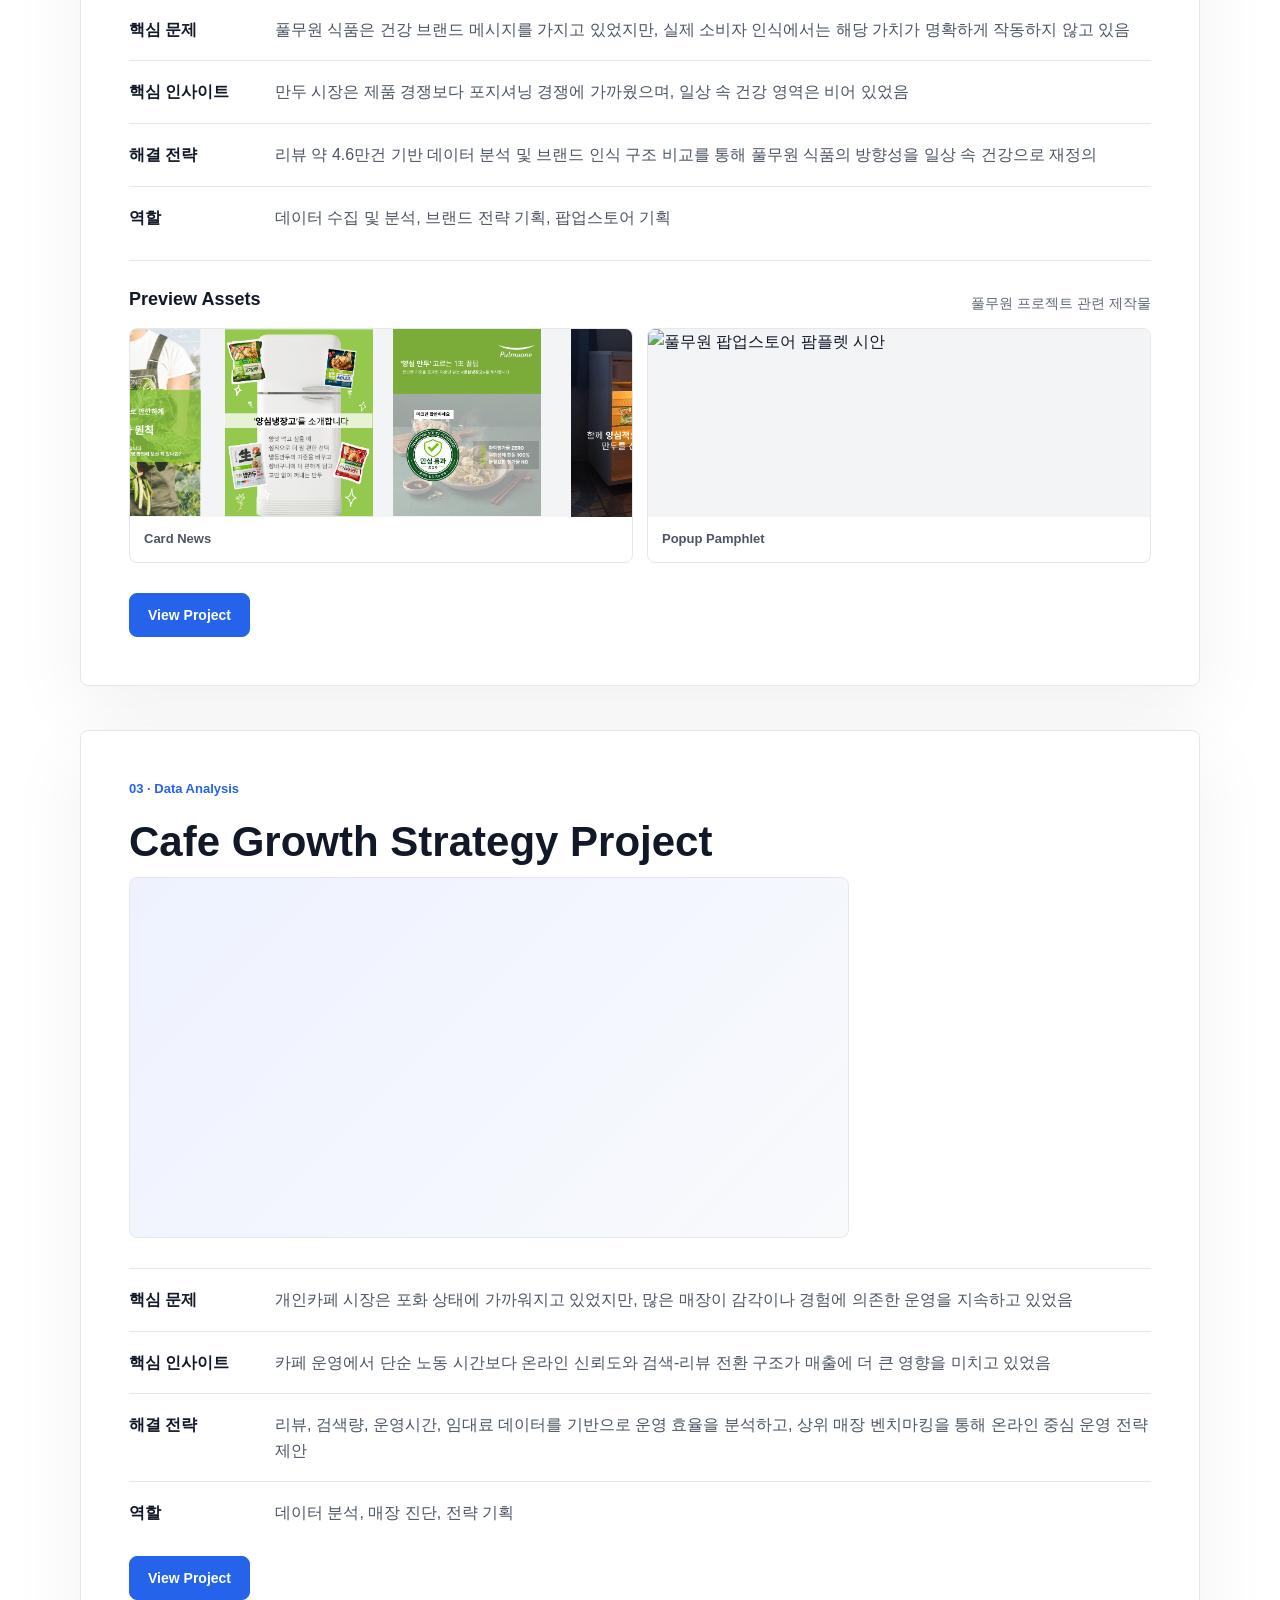
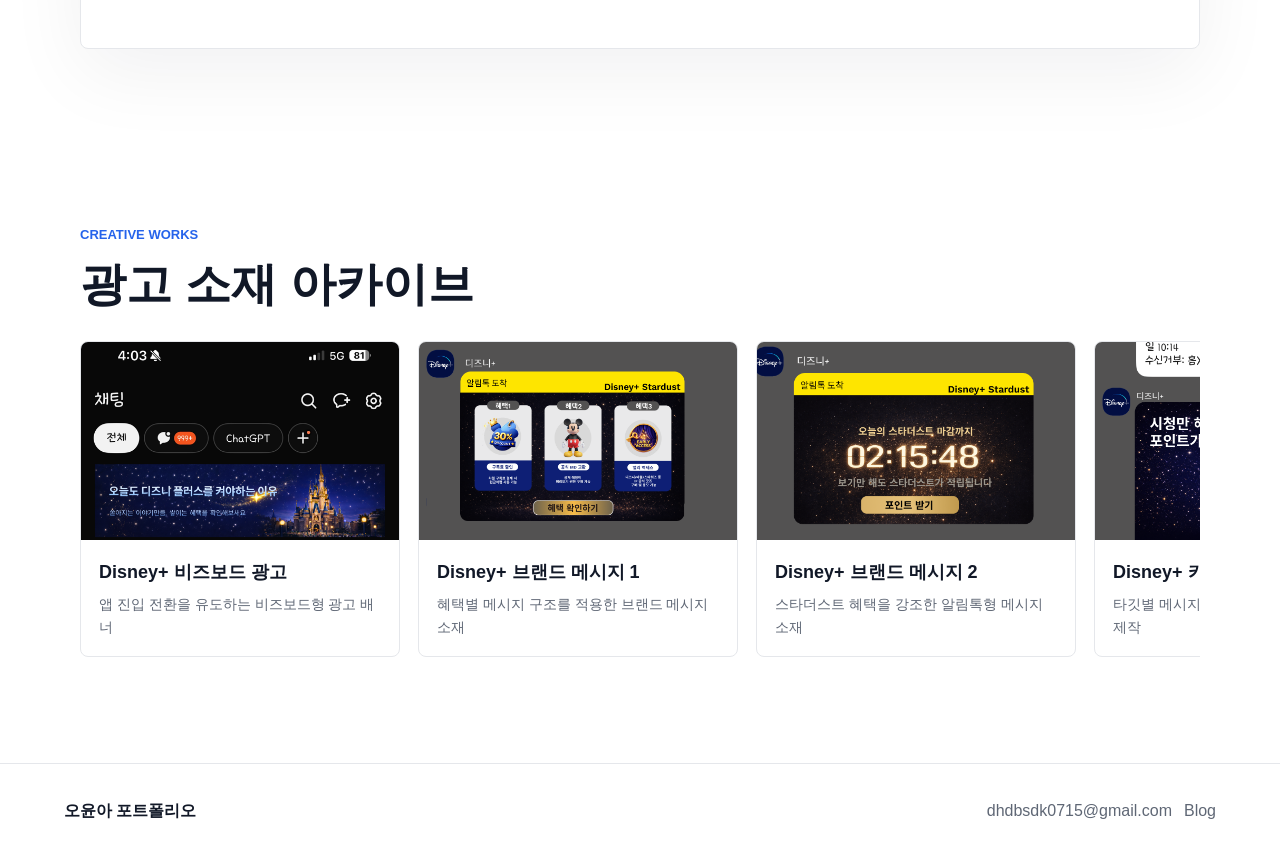
==== commit 0131c658: "수정" ====
--- a/index.html
+++ b/index.html
@@ -1,287 +1,308 @@
-﻿<!doctype html>
-<html lang="ko">
-<head>
-  <meta charset="utf-8">
-  <meta name="viewport" content="width=device-width, initial-scale=1">
-  <title>오윤아 포트폴리오</title>
-  <meta name="description" content="데이터와 사용자 행동을 기반으로 브랜드 문제를 발견하고 실행 가능한 전략으로 연결하는 오윤아의 포트폴리오입니다.">
-  <link rel="preconnect" href="https://fonts.googleapis.com">
-  <link rel="preconnect" href="https://fonts.gstatic.com" crossorigin>
-  <link href="https://fonts.googleapis.com/css2?family=Pretendard:wght@400;500;600;700;800&display=swap" rel="stylesheet">
-  <link rel="stylesheet" href="styles.css">
-</head>
-<body>
-  <header class="site-header">
-    <a class="brand" href="#top" aria-label="오윤아 포트폴리오 홈">오윤아 포트폴리오</a>
-    <nav class="nav" aria-label="주요 메뉴">
-      <a href="#about">About</a>
-      <a href="#projects">Projects</a>
-      <a href="#creative">Creative</a>
-      <a href="mailto:dhdbsdk0715@gmail.com">Contact</a>
-    </nav>
-  </header>
-
-  <main id="top">
-    <section id="about" class="hero section">
-      <p class="portfolio-title">Marketing Portfolio</p>
-      <div class="intro-layout">
-        <figure class="profile-photo">
-          <img src="assets/profile-yuna-hq.png" alt="오윤아 프로필 사진">
-        </figure>
+﻿<!doctype html>
+<html lang="ko">
+<head>
+  <!-- Google Tag Manager -->
+<script>(function(w,d,s,l,i){w[l]=w[l]||[];w[l].push({'gtm.start':
+new Date().getTime(),event:'gtm.js'});var f=d.getElementsByTagName(s)[0],
+j=d.createElement(s),dl=l!='dataLayer'?'&l='+l:'';j.async=true;j.src=
+'https://www.googletagmanager.com/gtm.js?id='+i+dl;f.parentNode.insertBefore(j,f);
+})(window,document,'script','dataLayer','GTM-TP466MTP');</script>
+<!-- End Google Tag Manager -->
+  <script async src="https://www.googletagmanager.com/gtag/js?id=G-20N4ZLEW6Y"></script>
+<script>
+  window.dataLayer = window.dataLayer || [];
+  function gtag(){dataLayer.push(arguments);}
+  gtag('js', new Date());
+
+  gtag('config', 'G-20N4ZLEW6Y');
+</script>
+  <meta charset="utf-8">
+  <meta name="viewport" content="width=device-width, initial-scale=1">
+  <title>오윤아 포트폴리오</title>
+  <meta name="description" content="데이터와 사용자 행동을 기반으로 브랜드 문제를 발견하고 실행 가능한 전략으로 연결하는 오윤아의 포트폴리오입니다.">
+  <link rel="preconnect" href="https://fonts.googleapis.com">
+  <link rel="preconnect" href="https://fonts.gstatic.com" crossorigin>
+  <link href="https://fonts.googleapis.com/css2?family=Pretendard:wght@400;500;600;700;800&display=swap" rel="stylesheet">
+  <link rel="stylesheet" href="styles.css">
+</head>
+<body>
+  <!-- Google Tag Manager (noscript) -->
+<noscript><iframe src="https://www.googletagmanager.com/ns.html?id=GTM-TP466MTP"
+height="0" width="0" style="display:none;visibility:hidden"></iframe></noscript>
+<!-- End Google Tag Manager (noscript) -->
+  <header class="site-header">
+    <a class="brand" href="#top" aria-label="오윤아 포트폴리오 홈">오윤아 포트폴리오</a>
+    <nav class="nav" aria-label="주요 메뉴">
+      <a href="#about">About</a>
+      <a href="#projects">Projects</a>
+      <a href="#creative">Creative</a>
+      <a href="mailto:dhdbsdk0715@gmail.com">Contact</a>
+    </nav>
+  </header>
+
+  <main id="top">
+    <section id="about" class="hero section">
+      <p class="portfolio-title">Marketing Portfolio</p>
+      <div class="intro-layout">
+        <figure class="profile-photo">
+          <img src="assets/profile-yuna-hq.png" alt="오윤아 프로필 사진">
+        </figure>
         <div class="hero-copy">
           <h1>오윤아</h1>
-          <p class="hero-text">데이터 기반으로 사용자의 행동을 분석하고, 가설을 통해 전환을 설계하는 마케터입니다</p>
-          <div class="contact-links" aria-label="연락처 링크">
-            <a href="mailto:dhdbsdk0715@gmail.com">dhdbsdk0715@gmail.com</a>
-            <a href="https://blog.naver.com/honeytaste_" target="_blank" rel="noopener noreferrer">Naver Blog</a>
-          </div>
-        </div>
-      </div>
-      <div class="profile-panel" aria-label="핵심 정보">
-        <div>
-          <span class="panel-label">Core Skills</span>
-          <ul class="skill-list">
-            <li>사용자 행동 분석, 리뷰 데이터 분석</li>
-            <li>데이터 기반 인사이트 도출 및 브랜드 포지셔닝</li>
-            <li>콘텐츠 전략 기획</li>
-          </ul>
-        </div>
-        <div>
-          <span class="panel-label">Experience</span>
-          <ul class="plain-list">
-            <li>데이터 분석 기술을 활용한 디지털 콘텐츠 & 마케팅 기획 과정 수료</li>
-            <li>유튜브 · 인스타그램 기반 소셜미디어 마케팅 교육 이수</li>
-            <li>마포구 기반 맛집 블로그 운영 경험</li>
-          </ul>
-        </div>
-        <div>
-          <span class="panel-label">Tools</span>
-          <div class="tool-tags" aria-label="사용 도구">
-            <span>Python</span>
-            <span>Pandas</span>
-            <span>Figma</span>
-            <span>Notion</span>
-          </div>
-        </div>
-      </div>
-    </section>
-
-    <section class="section featured" aria-labelledby="featured-title">
-      <div class="section-heading">
-        <p class="eyebrow">Featured</p>
-        <h2 id="featured-title">대표 프로젝트</h2>
-      </div>
-      <div class="featured-grid">
-        <a class="featured-card" href="#starbucks">
-          <div class="cover-frame">
-            <canvas class="pdf-cover" data-pdf="assets/project-covers/starbucks-cover.pdf" aria-label="Starbucks UX Project 표지"></canvas>
-          </div>
-          <span>01</span>
-          <strong>Starbucks UX Project</strong>
-          <p>사용자 행동 기반 앱 UX 개선</p>
-        </a>
-        <a class="featured-card" href="#pulmuone">
-          <div class="cover-frame">
-            <canvas class="pdf-cover" data-pdf="assets/project-covers/pulmuone-cover.pdf" aria-label="Pulmuone Positioning Project 표지"></canvas>
-          </div>
-          <span>02</span>
-          <strong>Pulmuone Positioning Project</strong>
-          <p>만두 시장 분석 및 브랜드 포지셔닝 재정의</p>
-        </a>
-        <a class="featured-card" href="#cafe">
-          <div class="cover-frame">
-            <canvas class="pdf-cover" data-pdf="assets/project-covers/cafe-cover.pdf" aria-label="Cafe Growth Strategy Project 표지"></canvas>
-          </div>
-          <span>03</span>
-          <strong>Cafe Growth Strategy Project</strong>
-          <p>개인카페 운영 전략 분석</p>
-        </a>
-      </div>
-    </section>
-
-    <section id="projects" class="section projects" aria-labelledby="projects-title">
-      <div class="section-heading sticky-heading">
-        <p class="eyebrow">Projects</p>
-        <h2 id="projects-title">UX / 브랜드 전략 / 데이터 분석</h2>
-      </div>
-
-      <article id="starbucks" class="project-card">
-        <div class="project-meta">01 · UX / User Behavior</div>
-        <h3>Starbucks UX Project</h3>
+          <p class="hero-text">데이터 기반으로 사용자의 행동을 분석하고, 가설을 통해 전환을 설계하는 마케터입니다</p>
+          <div class="contact-links" aria-label="연락처 링크">
+            <a href="mailto:dhdbsdk0715@gmail.com">dhdbsdk0715@gmail.com</a>
+            <a href="https://blog.naver.com/honeytaste_" target="_blank" rel="noopener noreferrer">Naver Blog</a>
+          </div>
+        </div>
+      </div>
+      <div class="profile-panel" aria-label="핵심 정보">
+        <div>
+          <span class="panel-label">Core Skills</span>
+          <ul class="skill-list">
+            <li>사용자 행동 분석, 리뷰 데이터 분석</li>
+            <li>데이터 기반 인사이트 도출 및 브랜드 포지셔닝</li>
+            <li>콘텐츠 전략 기획</li>
+          </ul>
+        </div>
+        <div>
+          <span class="panel-label">Experience</span>
+          <ul class="plain-list">
+            <li>데이터 분석 기술을 활용한 디지털 콘텐츠 & 마케팅 기획 과정 수료</li>
+            <li>유튜브 · 인스타그램 기반 소셜미디어 마케팅 교육 이수</li>
+            <li>마포구 기반 맛집 블로그 운영 경험</li>
+          </ul>
+        </div>
+        <div>
+          <span class="panel-label">Tools</span>
+          <div class="tool-tags" aria-label="사용 도구">
+            <span>Python</span>
+            <span>Pandas</span>
+            <span>Figma</span>
+            <span>Notion</span>
+            <span>GA4</span>
+            <span>GTM</span>
+          </div>
+        </div>
+      </div>
+    </section>
+
+    <section class="section featured" aria-labelledby="featured-title">
+      <div class="section-heading">
+        <p class="eyebrow">Featured</p>
+        <h2 id="featured-title">대표 프로젝트</h2>
+      </div>
+      <div class="featured-grid">
+        <a class="featured-card" href="#starbucks">
+          <div class="cover-frame">
+            <canvas class="pdf-cover" data-pdf="assets/project-covers/starbucks-cover.pdf" aria-label="Starbucks UX Project 표지"></canvas>
+          </div>
+          <span>01</span>
+          <strong>Starbucks UX Project</strong>
+          <p>사용자 행동 기반 앱 UX 개선</p>
+        </a>
+        <a class="featured-card" href="#pulmuone">
+          <div class="cover-frame">
+            <canvas class="pdf-cover" data-pdf="assets/project-covers/pulmuone-cover.pdf" aria-label="Pulmuone Positioning Project 표지"></canvas>
+          </div>
+          <span>02</span>
+          <strong>Pulmuone Positioning Project</strong>
+          <p>만두 시장 분석 및 브랜드 포지셔닝 재정의</p>
+        </a>
+        <a class="featured-card" href="#cafe">
+          <div class="cover-frame">
+            <canvas class="pdf-cover" data-pdf="assets/project-covers/cafe-cover.pdf" aria-label="Cafe Growth Strategy Project 표지"></canvas>
+          </div>
+          <span>03</span>
+          <strong>Cafe Growth Strategy Project</strong>
+          <p>개인카페 운영 전략 분석</p>
+        </a>
+      </div>
+    </section>
+
+    <section id="projects" class="section projects" aria-labelledby="projects-title">
+      <div class="section-heading sticky-heading">
+        <p class="eyebrow">Projects</p>
+        <h2 id="projects-title">UX / 브랜드 전략 / 데이터 분석</h2>
+      </div>
+
+      <article id="starbucks" class="project-card">
+        <div class="project-meta">01 · UX / User Behavior</div>
+        <h3>Starbucks UX Project</h3>
         
         <div class="project-cover-detail">
           <canvas class="pdf-cover" data-pdf="assets/project-covers/starbucks-cover.pdf" aria-label="Starbucks UX Project 표지"></canvas>
-        </div>
-        <dl class="project-points">
-          <div>
-            <dt>핵심 문제</dt>
-            <dd>스타벅스는 커스터마이징 경험이 강점인 브랜드이지만, 복잡한 UX와 선택 피로로 인해 개인화 경험까지 도달하지 못함</dd>
-          </div>
-          <div>
-            <dt>핵심 인사이트</dt>
-            <dd>선택지가 많아서가 아닌, 선택 과정이 복잡해서 이탈이 발생</dd>
-          </div>
-          <div>
-            <dt>해결 전략</dt>
-            <dd>추천 기반 UX 구조 재설계. Care &gt; Lab &gt; Custom 경험 유도</dd>
-          </div>
-          <div>
-            <dt>역할</dt>
-            <dd>리뷰 기반 사용자 행동 분석, 콘텐츠 기획 및 제작, UX 기획</dd>
-          </div>
-        </dl>
-        <a class="button primary" href="https://drive.google.com/file/d/19u0tY9VtTFAeeKsXbP2MMnyDchPRDIyp/view?usp=drive_link" target="_blank" rel="noopener noreferrer">View Project</a>
-      </article>
-
-      <article id="pulmuone" class="project-card">
-        <div class="project-meta">02 · Brand Strategy</div>
-        <h3>Pulmuone Positioning Project</h3>
+        </div>
+        <dl class="project-points">
+          <div>
+            <dt>핵심 문제</dt>
+            <dd>스타벅스는 커스터마이징 경험이 강점인 브랜드이지만, 복잡한 UX와 선택 피로로 인해 개인화 경험까지 도달하지 못함</dd>
+          </div>
+          <div>
+            <dt>핵심 인사이트</dt>
+            <dd>선택지가 많아서가 아닌, 선택 과정이 복잡해서 이탈이 발생</dd>
+          </div>
+          <div>
+            <dt>해결 전략</dt>
+            <dd>추천 기반 UX 구조 재설계. Care &gt; Lab &gt; Custom 경험 유도</dd>
+          </div>
+          <div>
+            <dt>역할</dt>
+            <dd>리뷰 기반 사용자 행동 분석, 콘텐츠 기획 및 제작, UX 기획</dd>
+          </div>
+        </dl>
+        <a class="button primary" href="https://drive.google.com/file/d/19u0tY9VtTFAeeKsXbP2MMnyDchPRDIyp/view?usp=drive_link" target="_blank" rel="noopener noreferrer">View Project</a>
+      </article>
+
+      <article id="pulmuone" class="project-card">
+        <div class="project-meta">02 · Brand Strategy</div>
+        <h3>Pulmuone Positioning Project</h3>
         
         <div class="project-cover-detail">
           <canvas class="pdf-cover" data-pdf="assets/project-covers/pulmuone-cover.pdf" aria-label="Pulmuone Positioning Project 표지"></canvas>
-        </div>
-        <dl class="project-points">
-          <div>
-            <dt>핵심 문제</dt>
-            <dd>풀무원 식품은 건강 브랜드 메시지를 가지고 있었지만, 실제 소비자 인식에서는 해당 가치가 명확하게 작동하지 않고 있음</dd>
-          </div>
-          <div>
-            <dt>핵심 인사이트</dt>
-            <dd>만두 시장은 제품 경쟁보다 포지셔닝 경쟁에 가까웠으며, 일상 속 건강 영역은 비어 있었음</dd>
-          </div>
-          <div>
-            <dt>해결 전략</dt>
-            <dd>리뷰 약 4.6만건 기반 데이터 분석 및 브랜드 인식 구조 비교를 통해 풀무원 식품의 방향성을 일상 속 건강으로 재정의</dd>
-          </div>
-          <div>
-            <dt>역할</dt>
-            <dd>데이터 수집 및 분석, 브랜드 전략 기획, 팝업스토어 기획</dd>
-          </div>
-        </dl>
-        <div class="preview-assets" aria-labelledby="preview-assets-title">
-          <div class="mini-heading">
-            <span id="preview-assets-title">Preview Assets</span>
-            <p>풀무원 프로젝트 관련 제작물</p>
-          </div>
-          <div class="asset-strip two-up">
-            <figure>
-              <img src="assets/pulmuone-project/풀무원_카드뉴스.png" alt="풀무원 양심 냉장고 카드뉴스 시안">
-              <figcaption>Card News</figcaption>
-            </figure>
-            <figure>
-              <img src="assets/pulmuone-project/풀무원_팝업 팜플렛.png" alt="풀무원 팝업스토어 팜플렛 시안">
-              <figcaption>Popup Pamphlet</figcaption>
-            </figure>
-          </div>
-        </div>
-        <a class="button primary" href="https://drive.google.com/file/d/1uL9KkTVabZ9hsWb6e6uWgauXHGq63w9C/view?usp=drive_link" target="_blank" rel="noopener noreferrer">View Project</a>
-      </article>
-
-      <article id="cafe" class="project-card">
-        <div class="project-meta">03 · Data Analysis</div>
-        <h3>Cafe Growth Strategy Project</h3>
+        </div>
+        <dl class="project-points">
+          <div>
+            <dt>핵심 문제</dt>
+            <dd>풀무원 식품은 건강 브랜드 메시지를 가지고 있었지만, 실제 소비자 인식에서는 해당 가치가 명확하게 작동하지 않고 있음</dd>
+          </div>
+          <div>
+            <dt>핵심 인사이트</dt>
+            <dd>만두 시장은 제품 경쟁보다 포지셔닝 경쟁에 가까웠으며, 일상 속 건강 영역은 비어 있었음</dd>
+          </div>
+          <div>
+            <dt>해결 전략</dt>
+            <dd>리뷰 약 4.6만건 기반 데이터 분석 및 브랜드 인식 구조 비교를 통해 풀무원 식품의 방향성을 일상 속 건강으로 재정의</dd>
+          </div>
+          <div>
+            <dt>역할</dt>
+            <dd>데이터 수집 및 분석, 브랜드 전략 기획, 팝업스토어 기획</dd>
+          </div>
+        </dl>
+        <div class="preview-assets" aria-labelledby="preview-assets-title">
+          <div class="mini-heading">
+            <span id="preview-assets-title">Preview Assets</span>
+            <p>풀무원 프로젝트 관련 제작물</p>
+          </div>
+          <div class="asset-strip two-up">
+            <figure>
+              <img src="assets/pulmuone-project/풀무원_카드뉴스.png" alt="풀무원 양심 냉장고 카드뉴스 시안">
+              <figcaption>Card News</figcaption>
+            </figure>
+            <figure>
+              <img src="assets/pulmuone-project/풀무원_팝업 팜플렛.png" alt="풀무원 팝업스토어 팜플렛 시안">
+              <figcaption>Popup Pamphlet</figcaption>
+            </figure>
+          </div>
+        </div>
+        <a class="button primary" href="https://drive.google.com/file/d/1uL9KkTVabZ9hsWb6e6uWgauXHGq63w9C/view?usp=drive_link" target="_blank" rel="noopener noreferrer">View Project</a>
+      </article>
+
+      <article id="cafe" class="project-card">
+        <div class="project-meta">03 · Data Analysis</div>
+        <h3>Cafe Growth Strategy Project</h3>
         
         <div class="project-cover-detail">
           <canvas class="pdf-cover" data-pdf="assets/project-covers/cafe-cover.pdf" aria-label="Cafe Growth Strategy Project 표지"></canvas>
-        </div>
-        <dl class="project-points">
-          <div>
-            <dt>핵심 문제</dt>
-            <dd>개인카페 시장은 포화 상태에 가까워지고 있었지만, 많은 매장이 감각이나 경험에 의존한 운영을 지속하고 있었음</dd>
-          </div>
-          <div>
-            <dt>핵심 인사이트</dt>
-            <dd>카페 운영에서 단순 노동 시간보다 온라인 신뢰도와 검색-리뷰 전환 구조가 매출에 더 큰 영향을 미치고 있었음</dd>
-          </div>
-          <div>
-            <dt>해결 전략</dt>
-            <dd>리뷰, 검색량, 운영시간, 임대료 데이터를 기반으로 운영 효율을 분석하고, 상위 매장 벤치마킹을 통해 온라인 중심 운영 전략 제안</dd>
-          </div>
-          <div>
-            <dt>역할</dt>
-            <dd>데이터 분석, 매장 진단, 전략 기획</dd>
-          </div>
-        </dl>
-        <a class="button primary" href="https://drive.google.com/file/d/1K3-CL1eKPocroK43PJHjOOR3r5q_eavK/view?usp=drive_link" target="_blank" rel="noopener noreferrer">View Project</a>
-      </article>
-    </section>
-
-    <section id="creative" class="section creative" aria-labelledby="creative-title">
-      <div class="section-heading">
-        <p class="eyebrow">Creative Works</p>
-        <h2 id="creative-title">광고 소재 아카이브</h2>
-      </div>
-      <div class="creative-slider" aria-label="광고 소재 가로 슬라이드">
-        <article class="creative-card">
-          <img src="assets/creative-works/비즈보드 광고.png" alt="Disney+ 비즈보드 광고 배너">
-          <div>
-            <h3>Disney+ 비즈보드 광고</h3>
-            <p>앱 진입 전환을 유도하는 비즈보드형 광고 배너</p>
-          </div>
-        </article>
-        <article class="creative-card">
-          <img src="assets/creative-works/브랜드 메시지2.png" alt="Disney+ 브랜드 메시지 1 소재">
-          <div>
-            <h3>Disney+ 브랜드 메시지 1</h3>
-            <p>혜택별 메시지 구조를 적용한 브랜드 메시지 소재</p>
-          </div>
-        </article>
-        <article class="creative-card">
-          <img src="assets/creative-works/브랜드 메시지.png" alt="Disney+ 브랜드 메시지 2 소재">
-          <div>
-            <h3>Disney+ 브랜드 메시지 2</h3>
-            <p>스타더스트 혜택을 강조한 알림톡형 메시지 소재</p>
-          </div>
-        </article>
-        <article class="creative-card">
-          <img src="assets/creative-works/채널 메시지.png" alt="Disney+ 카카오톡 채널 메시지 광고 소재">
-          <div>
-            <h3>Disney+ 카카오톡 채널 메시지</h3>
-            <p>타깃별 메시지 기반 카카오톡 채널 광고 소재 제작</p>
-          </div>
-        </article>
-      </div>
-    </section>
-  </main>
-
-  <footer class="footer">
-    <p>오윤아 포트폴리오</p>
-    <div>
-      <a href="mailto:dhdbsdk0715@gmail.com">dhdbsdk0715@gmail.com</a>
-      <a href="https://blog.naver.com/honeytaste_" target="_blank" rel="noopener noreferrer">Blog</a>
-    </div>
-  </footer>
-
-  <script type="module">
-    import * as pdfjsLib from './vendor/pdfjs/pdf.mjs';
-
-    pdfjsLib.GlobalWorkerOptions.workerSrc = './vendor/pdfjs/pdf.worker.mjs';
-
-    async function renderPdfCover(canvas) {
-      const pdfPath = canvas.dataset.pdf;
-      const frame = canvas.closest('.cover-frame, .project-cover-detail');
-      const pdf = await pdfjsLib.getDocument(pdfPath).promise;
-      const page = await pdf.getPage(1);
-      const initialViewport = page.getViewport({ scale: 1 });
-      const pixelRatio = Math.min(window.devicePixelRatio || 1, 2);
-      const targetWidth = frame.clientWidth * pixelRatio;
-      const viewport = page.getViewport({ scale: targetWidth / initialViewport.width });
-      canvas.width = Math.ceil(viewport.width);
-      canvas.height = Math.ceil(viewport.height);
-      canvas.style.width = '100%';
-      canvas.style.height = `${canvas.height / pixelRatio}px`;
-      await page.render({ canvasContext: canvas.getContext('2d'), viewport }).promise;
-      frame.classList.add('is-loaded');
-    }
-
-    Promise.all([...document.querySelectorAll('.pdf-cover')].map(renderPdfCover))
-      .then(() => {
-      })
-      .catch((error) => {
-        document.querySelectorAll('.cover-frame').forEach((frame) => frame.classList.add('is-fallback'));
-      });
-  </script>
-</body>
+        </div>
+        <dl class="project-points">
+          <div>
+            <dt>핵심 문제</dt>
+            <dd>개인카페 시장은 포화 상태에 가까워지고 있었지만, 많은 매장이 감각이나 경험에 의존한 운영을 지속하고 있었음</dd>
+          </div>
+          <div>
+            <dt>핵심 인사이트</dt>
+            <dd>카페 운영에서 단순 노동 시간보다 온라인 신뢰도와 검색-리뷰 전환 구조가 매출에 더 큰 영향을 미치고 있었음</dd>
+          </div>
+          <div>
+            <dt>해결 전략</dt>
+            <dd>리뷰, 검색량, 운영시간, 임대료 데이터를 기반으로 운영 효율을 분석하고, 상위 매장 벤치마킹을 통해 온라인 중심 운영 전략 제안</dd>
+          </div>
+          <div>
+            <dt>역할</dt>
+            <dd>데이터 분석, 매장 진단, 전략 기획</dd>
+          </div>
+        </dl>
+        <a class="button primary" href="https://drive.google.com/file/d/1K3-CL1eKPocroK43PJHjOOR3r5q_eavK/view?usp=drive_link" target="_blank" rel="noopener noreferrer">View Project</a>
+      </article>
+    </section>
+
+    <section id="creative" class="section creative" aria-labelledby="creative-title">
+      <div class="section-heading">
+        <p class="eyebrow">Creative Works</p>
+        <h2 id="creative-title">광고 소재 아카이브</h2>
+      </div>
+      <div class="creative-slider" aria-label="광고 소재 가로 슬라이드">
+        <article class="creative-card">
+          <img src="assets/creative-works/비즈보드 광고.png" alt="Disney+ 비즈보드 광고 배너">
+          <div>
+            <h3>Disney+ 비즈보드 광고</h3>
+            <p>앱 진입 전환을 유도하는 비즈보드형 광고 배너</p>
+          </div>
+        </article>
+        <article class="creative-card">
+          <img src="assets/creative-works/브랜드 메시지2.png" alt="Disney+ 브랜드 메시지 1 소재">
+          <div>
+            <h3>Disney+ 브랜드 메시지 1</h3>
+            <p>혜택별 메시지 구조를 적용한 브랜드 메시지 소재</p>
+          </div>
+        </article>
+        <article class="creative-card">
+          <img src="assets/creative-works/브랜드 메시지.png" alt="Disney+ 브랜드 메시지 2 소재">
+          <div>
+            <h3>Disney+ 브랜드 메시지 2</h3>
+            <p>스타더스트 혜택을 강조한 알림톡형 메시지 소재</p>
+          </div>
+        </article>
+        <article class="creative-card">
+          <img src="assets/creative-works/채널 메시지.png" alt="Disney+ 카카오톡 채널 메시지 광고 소재">
+          <div>
+            <h3>Disney+ 카카오톡 채널 메시지</h3>
+            <p>타깃별 메시지 기반 카카오톡 채널 광고 소재 제작</p>
+          </div>
+        </article>
+      </div>
+    </section>
+  </main>
+
+  <footer class="footer">
+    <p>오윤아 포트폴리오</p>
+    <div>
+      <a href="mailto:dhdbsdk0715@gmail.com">dhdbsdk0715@gmail.com</a>
+      <a href="https://blog.naver.com/honeytaste_" target="_blank" rel="noopener noreferrer">Blog</a>
+    </div>
+  </footer>
+
+  <script type="module">
+    import * as pdfjsLib from './vendor/pdfjs/pdf.mjs';
+
+    pdfjsLib.GlobalWorkerOptions.workerSrc = './vendor/pdfjs/pdf.worker.mjs';
+
+    async function renderPdfCover(canvas) {
+      const pdfPath = canvas.dataset.pdf;
+      const frame = canvas.closest('.cover-frame, .project-cover-detail');
+      const pdf = await pdfjsLib.getDocument(pdfPath).promise;
+      const page = await pdf.getPage(1);
+      const initialViewport = page.getViewport({ scale: 1 });
+      const pixelRatio = Math.min(window.devicePixelRatio || 1, 2);
+      const targetWidth = frame.clientWidth * pixelRatio;
+      const viewport = page.getViewport({ scale: targetWidth / initialViewport.width });
+      canvas.width = Math.ceil(viewport.width);
+      canvas.height = Math.ceil(viewport.height);
+      canvas.style.width = '100%';
+      canvas.style.height = `${canvas.height / pixelRatio}px`;
+      await page.render({ canvasContext: canvas.getContext('2d'), viewport }).promise;
+      frame.classList.add('is-loaded');
+    }
+
+    Promise.all([...document.querySelectorAll('.pdf-cover')].map(renderPdfCover))
+      .then(() => {
+      })
+      .catch((error) => {
+        document.querySelectorAll('.cover-frame').forEach((frame) => frame.classList.add('is-fallback'));
+      });
+  </script>
+</body>
 </html>
 
 
